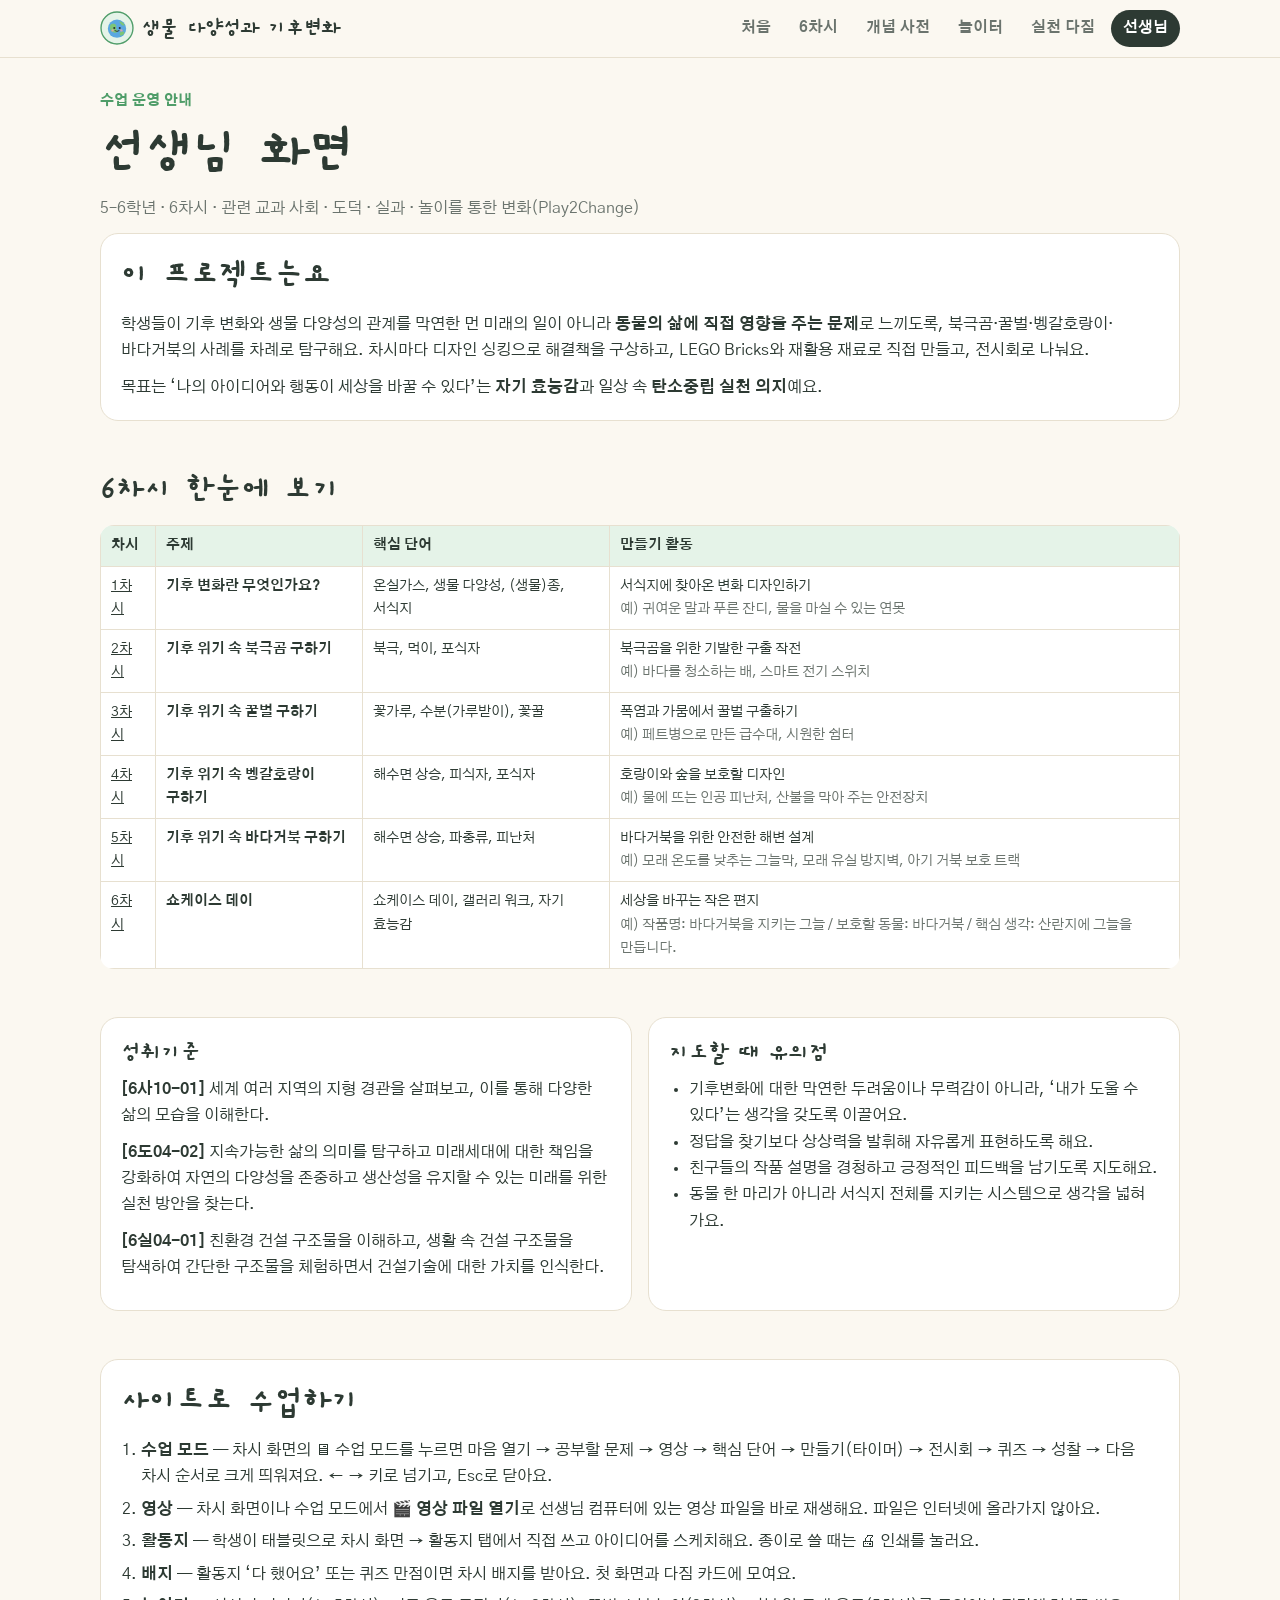
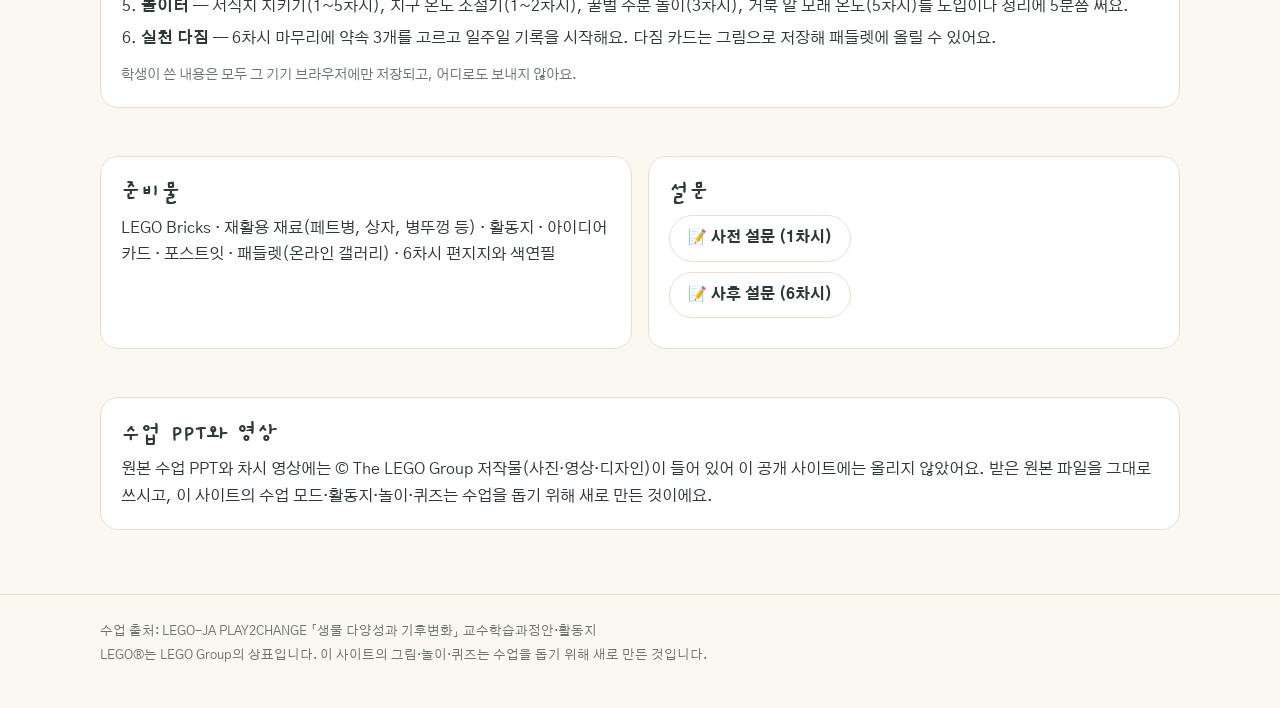
==== teacher.html @ c9867d19 "생물 다양성과 기후변화 수업 사이트 첫 공개 6차시 차시 화면(배우기·활동지·퀴즈·선생님·수업 모드), 개념 사전, 놀이터 4종, 실천 다짐, 선생님 안내  Co-Authored-" ====
<!doctype html>
<html lang="ko">
<head>
<meta charset="utf-8">
<meta name="viewport" content="width=device-width, initial-scale=1">
<title>선생님 · 생물 다양성과 기후변화</title>
<link rel="icon" href="data:image/svg+xml,<svg xmlns='http://www.w3.org/2000/svg' viewBox='0 0 100 100'><circle cx='50' cy='50' r='46' fill='%235aa7e0'/><path d='M28 42c6-6 14-5 17 0s-2 9 3 13-1 10-7 9-12-6-13-11z' fill='%237cc576'/></svg>">
<link rel="preconnect" href="https://fonts.googleapis.com"><link rel="preconnect" href="https://fonts.gstatic.com" crossorigin>
<link rel="stylesheet" href="https://fonts.googleapis.com/css2?family=Gaegu:wght@400;700&family=Gothic+A1:wght@400;500;700;800&display=swap">
<link rel="stylesheet" href="assets/css/style.css">
</head>
<body>
<main class="wrap" id="app"></main>
<script src="data/lessons.js"></script>
<script src="assets/js/common.js"></script>
<script>
(function () {
  var D = BC.data, esc = BC.esc;
  BC.header("teacher");
  var h = '<div style="margin:32px 0 12px"><p class="kicker">수업 운영 안내</p><h1>선생님 화면</h1>' +
    '<p class="mute">' + esc(D.grade) + " · 6차시 · 관련 교과 " + esc(D.subjects) + " · 놀이를 통한 변화(Play2Change)</p></div>";

  h += '<section class="card"><h2>이 프로젝트는요</h2>' +
    "<p>학생들이 기후 변화와 생물 다양성의 관계를 막연한 먼 미래의 일이 아니라 <b>동물의 삶에 직접 영향을 주는 문제</b>로 느끼도록, 북극곰·꿀벌·벵갈호랑이·바다거북의 사례를 차례로 탐구해요. 차시마다 디자인 싱킹으로 해결책을 구상하고, LEGO Bricks와 재활용 재료로 직접 만들고, 전시회로 나눠요.</p>" +
    "<p style=\"margin:0\">목표는 ‘나의 아이디어와 행동이 세상을 바꿀 수 있다’는 <b>자기 효능감</b>과 일상 속 <b>탄소중립 실천 의지</b>예요.</p></section>";

  h += '<section class="sec"><h2>6차시 한눈에 보기</h2><div class="tscroll"><table class="t"><tr><th>차시</th><th>주제</th><th>핵심 단어</th><th>만들기 활동</th></tr>' +
    D.lessons.map(function (l) {
      return '<tr><td><a href="lesson.html?l=' + l.no + '#teacher">' + l.no + "차시</a></td><td><b>" + esc(l.title) + "</b></td><td>" + l.terms.map(function (t) { return esc(t.w); }).join(", ") + "</td><td>" + esc(l.make.title) + '<br><span class="mute">예) ' + esc(l.make.ex) + "</span></td></tr>";
    }).join("") + "</table></div></section>";

  h += '<section class="sec grid g2">' +
    '<div class="card"><h3>성취기준</h3>' + D.standards.map(function (s) { return "<p><b>" + esc(s.code) + "</b> " + esc(s.text) + "</p>"; }).join("") + "</div>" +
    '<div class="card"><h3>지도할 때 유의점</h3><ul style="margin:0;padding-left:20px">' + D.cautions.map(function (c) { return "<li>" + esc(c) + "</li>"; }).join("") + "</ul></div></section>";

  h += '<section class="sec card"><h2>사이트로 수업하기</h2><ol style="margin:0;padding-left:20px;display:grid;gap:6px">' +
    "<li><b>수업 모드</b> — 차시 화면의 🖥 수업 모드를 누르면 마음 열기 → 공부할 문제 → 영상 → 핵심 단어 → 만들기(타이머) → 전시회 → 퀴즈 → 성찰 → 다음 차시 순서로 크게 띄워져요. ← → 키로 넘기고, Esc로 닫아요.</li>" +
    "<li><b>영상</b> — 차시 화면이나 수업 모드에서 <b>🎬 영상 파일 열기</b>로 선생님 컴퓨터에 있는 영상 파일을 바로 재생해요. 파일은 인터넷에 올라가지 않아요.</li>" +
    "<li><b>활동지</b> — 학생이 태블릿으로 차시 화면 → 활동지 탭에서 직접 쓰고 아이디어를 스케치해요. 종이로 쓸 때는 🖨 인쇄를 눌러요.</li>" +
    "<li><b>배지</b> — 활동지 ‘다 했어요’ 또는 퀴즈 만점이면 차시 배지를 받아요. 첫 화면과 다짐 카드에 모여요.</li>" +
    "<li><b>놀이터</b> — 서식지 지키기(1~5차시), 지구 온도 조절기(1~2차시), 꿀벌 수분 놀이(3차시), 거북 알 모래 온도(5차시)를 도입이나 정리에 5분쯤 써요.</li>" +
    "<li><b>실천 다짐</b> — 6차시 마무리에 약속 3개를 고르고 일주일 기록을 시작해요. 다짐 카드는 그림으로 저장해 패들렛에 올릴 수 있어요.</li>" +
    '</ol><p class="mute" style="margin:12px 0 0;font-size:14px">학생이 쓴 내용은 모두 그 기기 브라우저에만 저장되고, 어디로도 보내지 않아요.</p></section>';

  h += '<section class="sec grid g2">' +
    '<div class="card"><h3>준비물</h3><p>LEGO Bricks · 재활용 재료(페트병, 상자, 병뚜껑 등) · 활동지 · 아이디어 카드 · 포스트잇 · 패들렛(온라인 갤러리) · 6차시 편지지와 색연필</p></div>' +
    '<div class="card"><h3>설문</h3>' + D.surveys.map(function (s) { return '<p><a class="btn line" target="_blank" rel="noopener" href="' + esc(s.url) + '">📝 ' + esc(s.label) + "</a></p>"; }).join("") + "</div></section>";

  h += '<section class="sec card"><h3>수업 PPT와 영상</h3><p style="margin:0">원본 수업 PPT와 차시 영상에는 © The LEGO Group 저작물(사진·영상·디자인)이 들어 있어 이 공개 사이트에는 올리지 않았어요. 받은 원본 파일을 그대로 쓰시고, 이 사이트의 수업 모드·활동지·놀이·퀴즈는 수업을 돕기 위해 새로 만든 것이에요.</p></section>';
  document.getElementById("app").innerHTML = h;
})();
</script>
</body>
</html>
---- assets/css/style.css ----
:root {
  --bg: #fbf8f1;
  --paper: #fff;
  --ink: #2d3a33;
  --mute: #6b746e;
  --line: #e7e0d0;
  --green: #4f9d69;
  --green-soft: #e5f3e8;
  --c: #4f9d69;
  --soft: #e5f3e8;
  --r: 18px;
}
* { box-sizing: border-box; }
html { -webkit-text-size-adjust: 100%; }
body {
  margin: 0; background: var(--bg); color: var(--ink);
  font: 16px/1.65 "Gothic A1", "Apple SD Gothic Neo", "Malgun Gothic", sans-serif;
  word-break: keep-all; overflow-wrap: anywhere;
}
h1, h2, h3, .hand { font-family: "Gaegu", "Gothic A1", sans-serif; font-weight: 700; line-height: 1.25; }
h1 { font-size: clamp(34px, 6vw, 56px); margin: 0 0 8px; }
h2 { font-size: clamp(26px, 4vw, 34px); margin: 0 0 14px; }
h3 { font-size: 24px; margin: 0 0 8px; }
a { color: inherit; }
p { margin: 0 0 10px; }
.wrap { width: min(1080px, 100% - 32px); margin: 0 auto; }
.mute { color: var(--mute); }
button { font: inherit; cursor: pointer; }

/* 머리글 */
.top { position: sticky; top: 0; z-index: 20; background: rgba(251, 248, 241, .94); backdrop-filter: blur(6px); border-bottom: 1.5px solid var(--line); }
.top-in { display: flex; align-items: center; gap: 16px; padding: 10px 0; flex-wrap: wrap; }
.brand { display: flex; align-items: center; gap: 8px; text-decoration: none; font-family: "Gaegu", sans-serif; font-weight: 700; font-size: 22px; }
.nav { display: flex; flex-wrap: wrap; gap: 4px; margin-left: auto; }
.nav a { text-decoration: none; padding: 6px 12px; border-radius: 999px; font-weight: 700; font-size: 15px; color: var(--mute); }
.nav a:hover { background: #fff; color: var(--ink); }
.nav a[aria-current] { background: var(--ink); color: #fff; }
.foot { margin-top: 64px; padding: 24px 0 40px; border-top: 1.5px solid var(--line); color: var(--mute); font-size: 13px; }
.foot p { margin: 2px 0; }

/* 공통 조각 */
.card { background: var(--paper); border: 1.5px solid var(--line); border-radius: var(--r); padding: 20px; }
.btn { display: inline-flex; align-items: center; gap: 6px; border: 0; border-radius: 999px; padding: 10px 18px; font-weight: 800; background: var(--ink); color: #fff; text-decoration: none; font-size: 15px; }
.btn.soft { background: var(--soft); color: var(--ink); }
.btn.line { background: #fff; color: var(--ink); border: 1.5px solid var(--line); }
.btn.c { background: var(--c); }
.btn:disabled { opacity: .4; cursor: default; }
.chip { display: inline-block; padding: 3px 10px; border-radius: 999px; background: var(--soft); color: var(--ink); font-size: 13px; font-weight: 700; }
.kicker { font-weight: 800; color: var(--c); font-size: 14px; letter-spacing: .02em; margin-bottom: 4px; }
.sec { margin-top: 48px; }
.grid { display: grid; gap: 16px; }
.g2 { grid-template-columns: repeat(auto-fit, minmax(280px, 1fr)); }
.g3 { grid-template-columns: repeat(auto-fit, minmax(220px, 1fr)); }
.face.locked { filter: grayscale(1); opacity: .35; }
.toast { position: fixed; left: 50%; bottom: 24px; transform: translate(-50%, 30px); opacity: 0; transition: .3s; background: var(--ink); color: #fff; padding: 12px 20px; border-radius: 999px; font-weight: 700; z-index: 99; }
.toast.on { transform: translate(-50%, 0); opacity: 1; }

/* 첫 화면 */
.hero { padding: 40px 0 8px; display: grid; grid-template-columns: 1.2fr 1fr; gap: 28px; align-items: center; }
.hero .lead { font-size: 18px; color: var(--mute); }
.hero-faces { display: grid; grid-template-columns: repeat(3, 1fr); gap: 10px; justify-items: center; }
.hero-faces a { text-decoration: none; text-align: center; font-weight: 700; font-size: 14px; }
.hero-faces svg { width: 100%; max-width: 110px; height: auto; transition: transform .2s; }
.hero-faces a:hover svg { transform: translateY(-4px) rotate(-4deg); }
@media (max-width: 760px) { .hero { grid-template-columns: 1fr; } }

.lesson-card { display: flex; gap: 14px; align-items: flex-start; text-decoration: none; border-top: 6px solid var(--c); }
.lesson-card:hover { transform: translateY(-2px); box-shadow: 0 8px 20px rgba(45, 58, 51, .08); }
.lesson-card { transition: .2s; }
.lesson-card .no { font-size: 13px; font-weight: 800; color: var(--c); }
.lesson-card h3 { font-size: 23px; margin: 2px 0 6px; }
.lesson-card p { font-size: 14px; color: var(--mute); margin: 0; }

.flow { display: grid; grid-template-columns: repeat(auto-fit, minmax(190px, 1fr)); gap: 12px; counter-reset: f; }
.flow div { background: #fff; border: 1.5px dashed var(--line); border-radius: var(--r); padding: 14px 16px; }
.flow b { display: block; font-family: "Gaegu", sans-serif; font-size: 22px; }

/* 배지 줄 */
.badges { display: flex; flex-wrap: wrap; gap: 14px; }
.badges .b { text-align: center; font-size: 13px; font-weight: 700; width: 86px; }
.badges .b svg { display: block; margin: 0 auto 4px; }

/* 차시 화면 */
.lesson-pick { display: flex; flex-wrap: wrap; gap: 8px; margin: 22px 0 6px; }
.lesson-pick a { display: flex; align-items: center; gap: 6px; text-decoration: none; padding: 4px 12px 4px 4px; border-radius: 999px; background: #fff; border: 1.5px solid var(--line); font-weight: 700; font-size: 14px; }
.lesson-pick a[aria-current] { border-color: var(--c); background: var(--soft); }
.lhead { display: grid; grid-template-columns: auto 1fr; gap: 20px; align-items: center; margin: 18px 0 8px; }
.lhead .goal { font-size: 18px; background: #fff; border-left: 6px solid var(--c); padding: 10px 14px; border-radius: 0 12px 12px 0; margin-top: 8px; }
@media (max-width: 600px) { .lhead { grid-template-columns: 1fr; } .lhead svg { width: 72px; height: 72px; } }

.tabs { display: flex; gap: 6px; flex-wrap: wrap; margin: 22px 0 18px; border-bottom: 1.5px solid var(--line); }
.tabs button { border: 0; background: none; padding: 10px 14px; font-weight: 800; color: var(--mute); border-bottom: 4px solid transparent; margin-bottom: -1.5px; }
.tabs button[aria-selected="true"] { color: var(--ink); border-color: var(--c); }

.step { display: grid; grid-template-columns: 54px 1fr; gap: 14px; padding: 18px 0; border-bottom: 1.5px dashed var(--line); }
.step:last-child { border: 0; }
.step .n { width: 54px; height: 54px; border-radius: 50%; background: var(--soft); color: var(--c); display: grid; place-items: center; font-family: "Gaegu", sans-serif; font-weight: 700; font-size: 18px; text-align: center; line-height: 1.05; }
.step h3 { font-size: 24px; }

.qs { list-style: none; padding: 0; margin: 0; display: grid; gap: 10px; }
.qs li { background: #fff; border: 1.5px solid var(--line); border-radius: 14px; padding: 12px 14px 12px 44px; position: relative; font-weight: 700; }
.qs li::before { content: "?"; position: absolute; left: 12px; top: 10px; width: 24px; height: 24px; border-radius: 50%; background: var(--c); color: #fff; text-align: center; line-height: 24px; font-size: 14px; }

.terms { display: grid; gap: 12px; grid-template-columns: repeat(auto-fit, minmax(230px, 1fr)); }
.term { background: #fff; border: 1.5px solid var(--line); border-radius: var(--r); padding: 16px; perspective: 600px; cursor: pointer; min-height: 130px; position: relative; }
.term b { font-family: "Gaegu", sans-serif; font-size: 26px; display: block; color: var(--c); }
.term .d { font-size: 15px; }
.term.hide .d { filter: blur(6px); user-select: none; }
.term.hide::after { content: "눌러서 뜻 보기"; position: absolute; right: 12px; bottom: 10px; font-size: 12px; font-weight: 700; color: var(--mute); }

.chain { display: flex; flex-wrap: wrap; align-items: stretch; gap: 8px; }
.chain div { flex: 1 1 150px; background: var(--soft); border-radius: 14px; padding: 14px; font-weight: 700; position: relative; }
.chain div:not(:last-child)::after { content: "→"; position: absolute; right: -14px; top: 50%; transform: translateY(-50%); color: var(--c); font-weight: 800; font-size: 20px; z-index: 1; }
.split2 { display: grid; grid-template-columns: 1fr 1fr; gap: 12px; }
.split2 > div { background: var(--soft); border-radius: 14px; padding: 14px 16px; }
@media (max-width: 600px) { .split2 { grid-template-columns: 1fr; } }

/* 영상 자리 */
.video { background: #20302a; border-radius: var(--r); color: #e9efe9; padding: 18px; }
.video video { width: 100%; border-radius: 12px; background: #000; display: block; margin-top: 12px; max-height: 70vh; }
.video label { display: inline-flex; }
.video input[type=file] { display: none; }

/* 활동지 */
.sheet-sec { margin-bottom: 18px; }
.sheet-sec > h3 { display: flex; align-items: center; gap: 8px; }
.sheet-sec > h3 .chip { font-family: "Gothic A1", sans-serif; }
.field { display: block; margin: 10px 0 14px; }
.field span { display: block; font-weight: 700; margin-bottom: 6px; }
.field textarea, .field input[type=text] { width: 100%; font: inherit; border: 1.5px solid var(--line); border-radius: 12px; padding: 10px 12px; background: #fffdf8; min-height: 46px; }
.field textarea { min-height: 84px; resize: vertical; }
.field textarea:focus, .field input:focus { outline: 3px solid var(--soft); border-color: var(--c); }
.who { display: grid; grid-template-columns: repeat(3, minmax(0, 120px)) 1fr; gap: 8px; margin-bottom: 14px; }
.who input { font: inherit; border: 1.5px solid var(--line); border-radius: 10px; padding: 8px 10px; width: 100%; }
@media (max-width: 600px) { .who { grid-template-columns: 1fr 1fr 1fr; } .who input:last-child { grid-column: 1 / -1; } }
.draw { border: 1.5px solid var(--line); border-radius: 14px; background: #fffdf8; overflow: hidden; }
.draw canvas { display: block; width: 100%; height: 340px; touch-action: none; cursor: crosshair; }
.draw .tools { display: flex; flex-wrap: wrap; gap: 6px; padding: 8px; border-top: 1.5px solid var(--line); background: #fff; align-items: center; }
.draw .tools button { border: 2px solid transparent; border-radius: 999px; width: 28px; height: 28px; padding: 0; }
.draw .tools button.on { border-color: var(--ink); }
.draw .tools .txt { width: auto; padding: 0 10px; background: #fff; border: 1.5px solid var(--line); font-size: 13px; font-weight: 700; }
.picks { display: flex; flex-wrap: wrap; gap: 8px; }
.picks label { display: inline-flex; align-items: center; gap: 6px; border: 1.5px solid var(--line); background: #fff; border-radius: 999px; padding: 6px 12px; font-weight: 700; cursor: pointer; }
.picks input { accent-color: var(--c); }
.sheet-actions { display: flex; flex-wrap: wrap; gap: 8px; position: sticky; bottom: 12px; background: rgba(251, 248, 241, .95); padding: 10px; border-radius: 999px; border: 1.5px solid var(--line); width: fit-content; }

/* 퀴즈 */
.quiz .q { margin-bottom: 18px; }
.quiz .q p { font-weight: 800; font-size: 18px; }
.quiz .opts { display: grid; gap: 8px; }
.quiz .opts button { text-align: left; background: #fff; border: 1.5px solid var(--line); border-radius: 12px; padding: 10px 14px; font-weight: 700; }
.quiz .opts button:hover:not(:disabled) { border-color: var(--c); }
.quiz .opts button.ok { background: #e3f4e6; border-color: #4f9d69; }
.quiz .opts button.no { background: #fde7e7; border-color: #d66; }
.quiz .why { margin-top: 8px; font-size: 15px; background: var(--soft); border-radius: 12px; padding: 10px 14px; }

/* 선생님 표 */
table.t { width: 100%; border-collapse: collapse; background: #fff; border-radius: 14px; overflow: hidden; font-size: 14px; }
table.t th, table.t td { border: 1px solid var(--line); padding: 8px 10px; vertical-align: top; text-align: left; }
table.t th { background: var(--soft); white-space: nowrap; }
.tscroll { overflow-x: auto; }

/* 수업 모드 */
.present { position: fixed; inset: 0; z-index: 50; background: var(--bg); display: flex; flex-direction: column; }
.present .stage { flex: 1; display: grid; place-items: center; padding: 3vh 5vw; overflow: auto; }
.present .slide { width: min(1200px, 100%); }
.present .slide h1 { font-size: clamp(40px, 7vw, 88px); }
.present .slide h2 { font-size: clamp(32px, 5vw, 60px); }
.present .slide .big { font-size: clamp(22px, 3vw, 36px); font-weight: 700; }
.present .slide .qs li { font-size: clamp(20px, 2.6vw, 32px); padding-left: 60px; }
.present .slide .qs li::before { width: 34px; height: 34px; line-height: 34px; top: 14px; font-size: 20px; }
.present .slide .term b { font-size: clamp(28px, 3vw, 40px); }
.present .slide .term .d { font-size: clamp(16px, 1.6vw, 22px); }
.present .slide .chain div, .present .slide .split2 > div { font-size: clamp(16px, 1.8vw, 24px); }
.present .bar { display: flex; gap: 8px; align-items: center; padding: 10px 16px; border-top: 1.5px solid var(--line); background: #fff; }
.present .bar .pg { margin: 0 auto; font-weight: 700; color: var(--mute); }
.timer { font-family: "Gaegu", sans-serif; font-size: clamp(60px, 12vw, 160px); font-weight: 700; color: var(--c); text-align: center; line-height: 1; }

@media print {
  .top, .foot, .tabs, .sheet-actions, .lesson-pick, .noprint { display: none !important; }
  body { background: #fff; }
  .card { border-color: #ccc; break-inside: avoid; }
}
.lesson-card svg, .lhead svg, .lesson-pick svg, .brand svg { flex-shrink: 0; }
@media (max-width: 600px) {
  .sheet-actions { position: static; border-radius: 18px; width: 100%; }
  .present .bar { gap: 6px; padding: 8px; }
  .present .bar .btn { padding: 8px 12px; font-size: 14px; }
  .present .bar [data-full] { display: none; }
  .present .bar .pg { font-size: 13px; white-space: nowrap; }
}
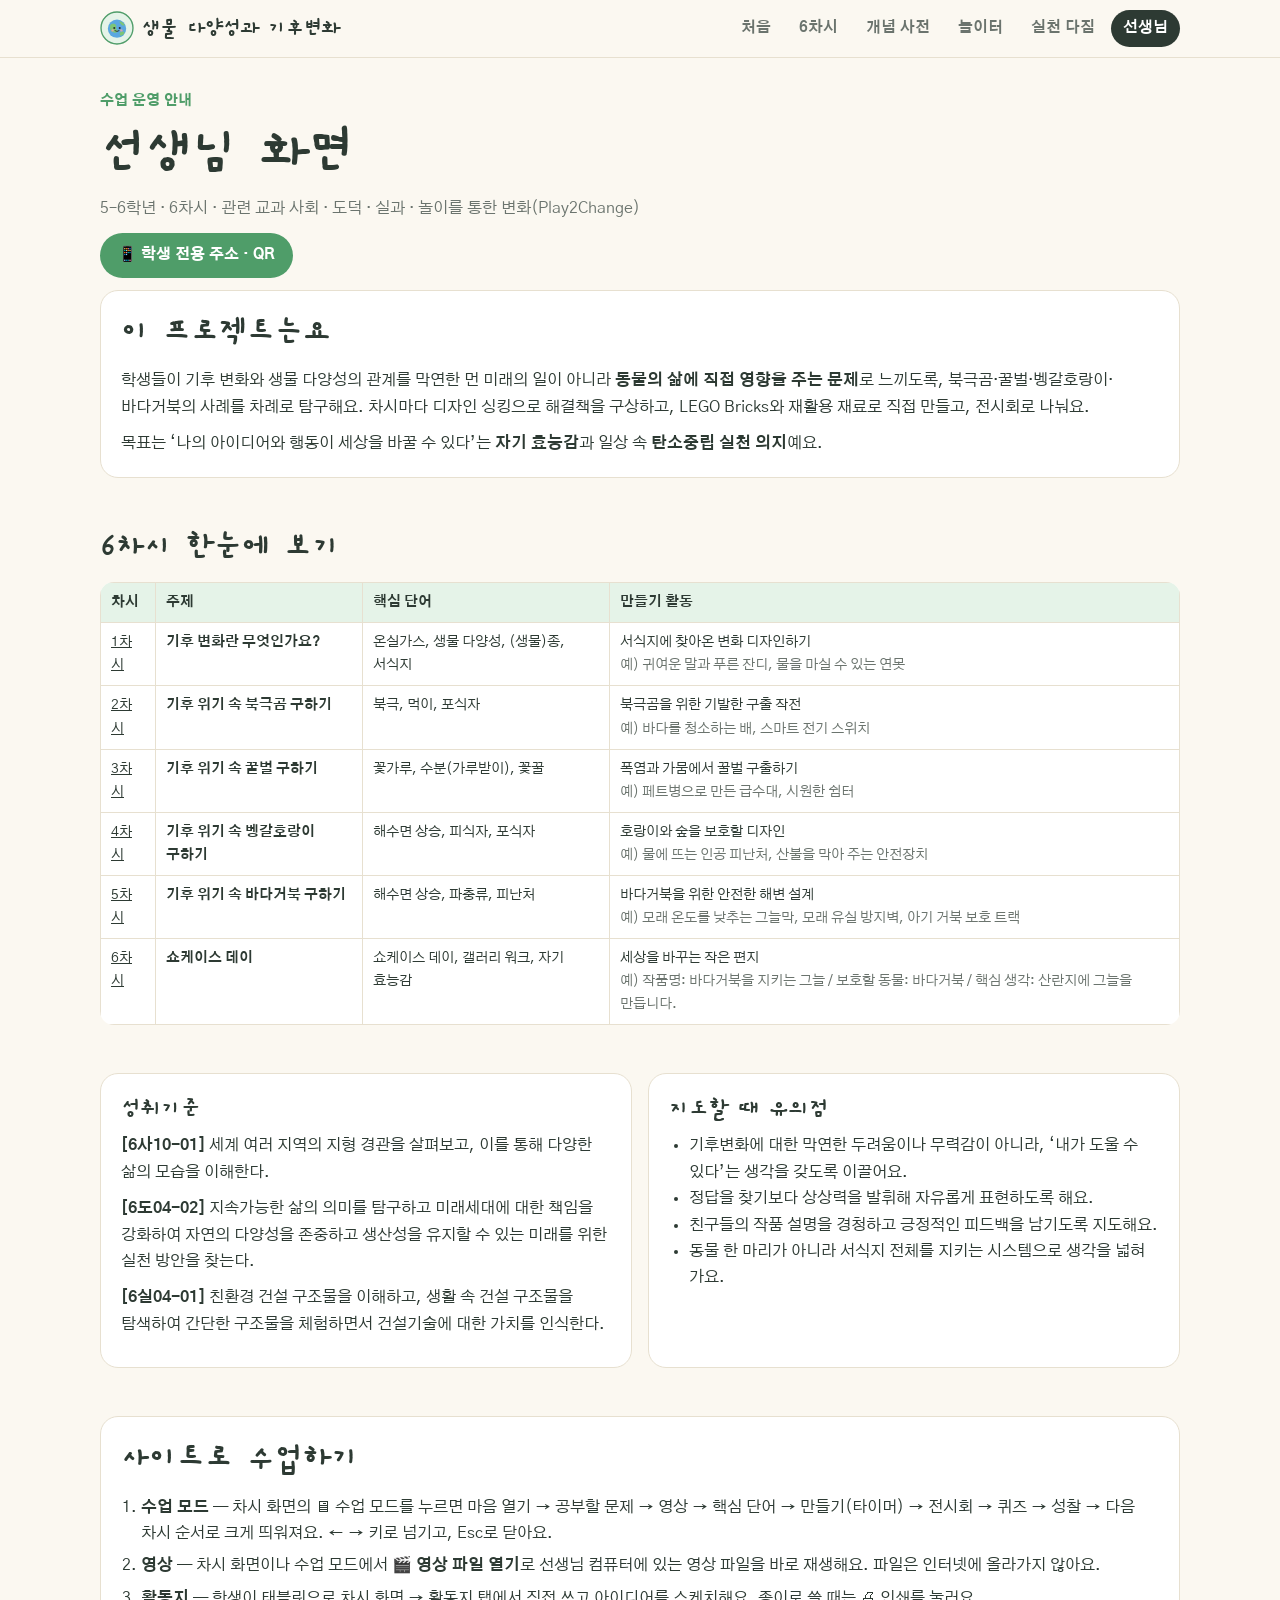
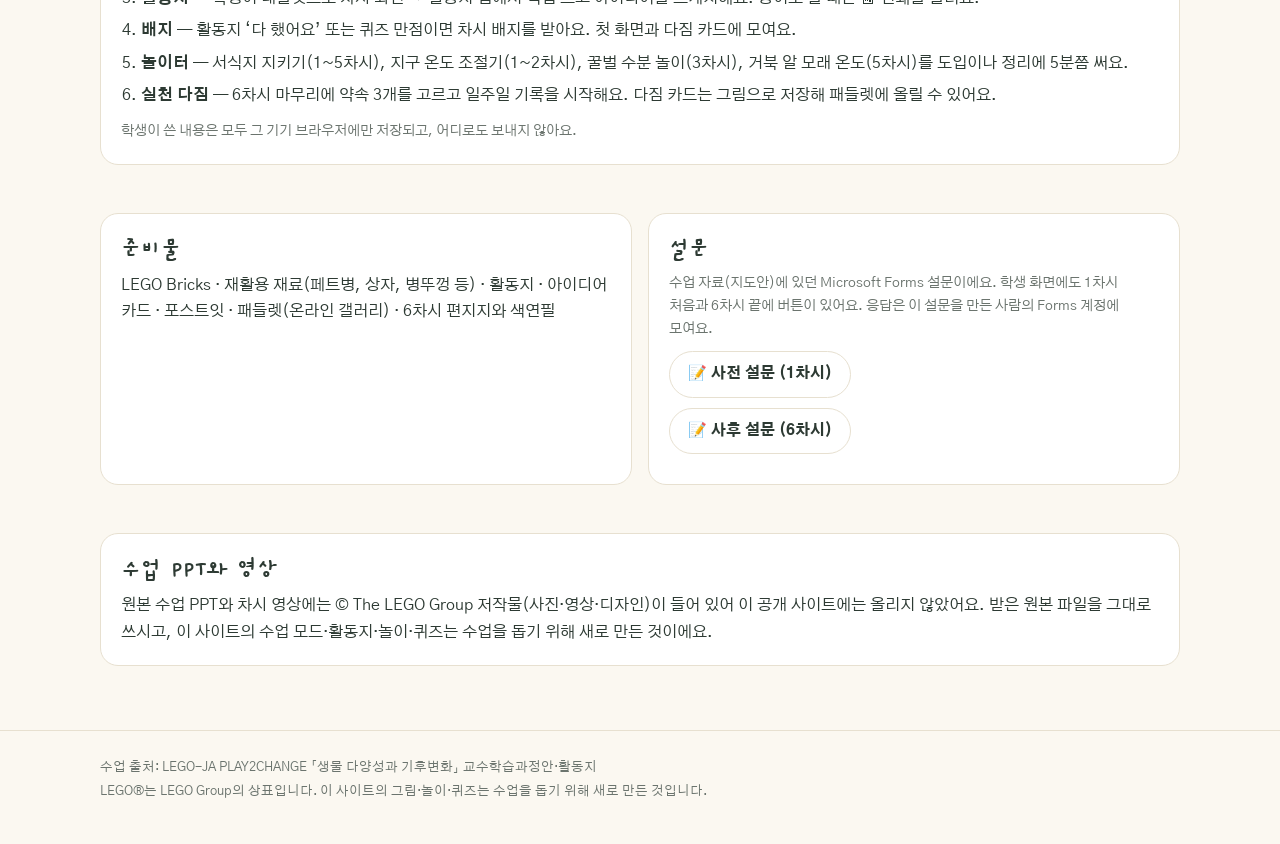
==== commit 0bef465d: "학생 전용 주소(s.html)·학생 접속 QR·학생 화면 설문 버튼 추가 Co-Authored-By: Claude Opus 5.5 <noreply@anthropic.com> Cla" ====
--- a/teacher.html
+++ b/teacher.html
@@ -16,9 +16,11 @@
 <script>
 (function () {
   var D = BC.data, esc = BC.esc;
+  if (BC.student) { location.replace("./"); return; }
   BC.header("teacher");
   var h = '<div style="margin:32px 0 12px"><p class="kicker">수업 운영 안내</p><h1>선생님 화면</h1>' +
-    '<p class="mute">' + esc(D.grade) + " · 6차시 · 관련 교과 " + esc(D.subjects) + " · 놀이를 통한 변화(Play2Change)</p></div>";
+    '<p class="mute">' + esc(D.grade) + " · 6차시 · 관련 교과 " + esc(D.subjects) + " · 놀이를 통한 변화(Play2Change)</p>" +
+    '<p style="margin-top:12px"><a class="btn c" href="qr.html">📱 학생 전용 주소 · QR</a></p></div>';
 
   h += '<section class="card"><h2>이 프로젝트는요</h2>' +
     "<p>학생들이 기후 변화와 생물 다양성의 관계를 막연한 먼 미래의 일이 아니라 <b>동물의 삶에 직접 영향을 주는 문제</b>로 느끼도록, 북극곰·꿀벌·벵갈호랑이·바다거북의 사례를 차례로 탐구해요. 차시마다 디자인 싱킹으로 해결책을 구상하고, LEGO Bricks와 재활용 재료로 직접 만들고, 전시회로 나눠요.</p>" +
@@ -44,7 +46,7 @@
 
   h += '<section class="sec grid g2">' +
     '<div class="card"><h3>준비물</h3><p>LEGO Bricks · 재활용 재료(페트병, 상자, 병뚜껑 등) · 활동지 · 아이디어 카드 · 포스트잇 · 패들렛(온라인 갤러리) · 6차시 편지지와 색연필</p></div>' +
-    '<div class="card"><h3>설문</h3>' + D.surveys.map(function (s) { return '<p><a class="btn line" target="_blank" rel="noopener" href="' + esc(s.url) + '">📝 ' + esc(s.label) + "</a></p>"; }).join("") + "</div></section>";
+    '<div class="card"><h3>설문</h3><p class="mute" style="font-size:14px">수업 자료(지도안)에 있던 Microsoft Forms 설문이에요. 학생 화면에도 1차시 처음과 6차시 끝에 버튼이 있어요. 응답은 이 설문을 만든 사람의 Forms 계정에 모여요.</p>' + D.surveys.map(function (s) { return '<p><a class="btn line" target="_blank" rel="noopener" href="' + esc(s.url) + '">📝 ' + esc(s.label) + "</a></p>"; }).join("") + "</div></section>";
 
   h += '<section class="sec card"><h3>수업 PPT와 영상</h3><p style="margin:0">원본 수업 PPT와 차시 영상에는 © The LEGO Group 저작물(사진·영상·디자인)이 들어 있어 이 공개 사이트에는 올리지 않았어요. 받은 원본 파일을 그대로 쓰시고, 이 사이트의 수업 모드·활동지·놀이·퀴즈는 수업을 돕기 위해 새로 만든 것이에요.</p></section>';
   document.getElementById("app").innerHTML = h;
--- a/assets/css/style.css
+++ b/assets/css/style.css
@@ -189,3 +189,6 @@
   .present .bar [data-full] { display: none; }
   .present .bar .pg { font-size: 13px; white-space: nowrap; }
 }
+
+/* 학생 모드에서 숨김 */
+.student .t-only { display: none !important; }
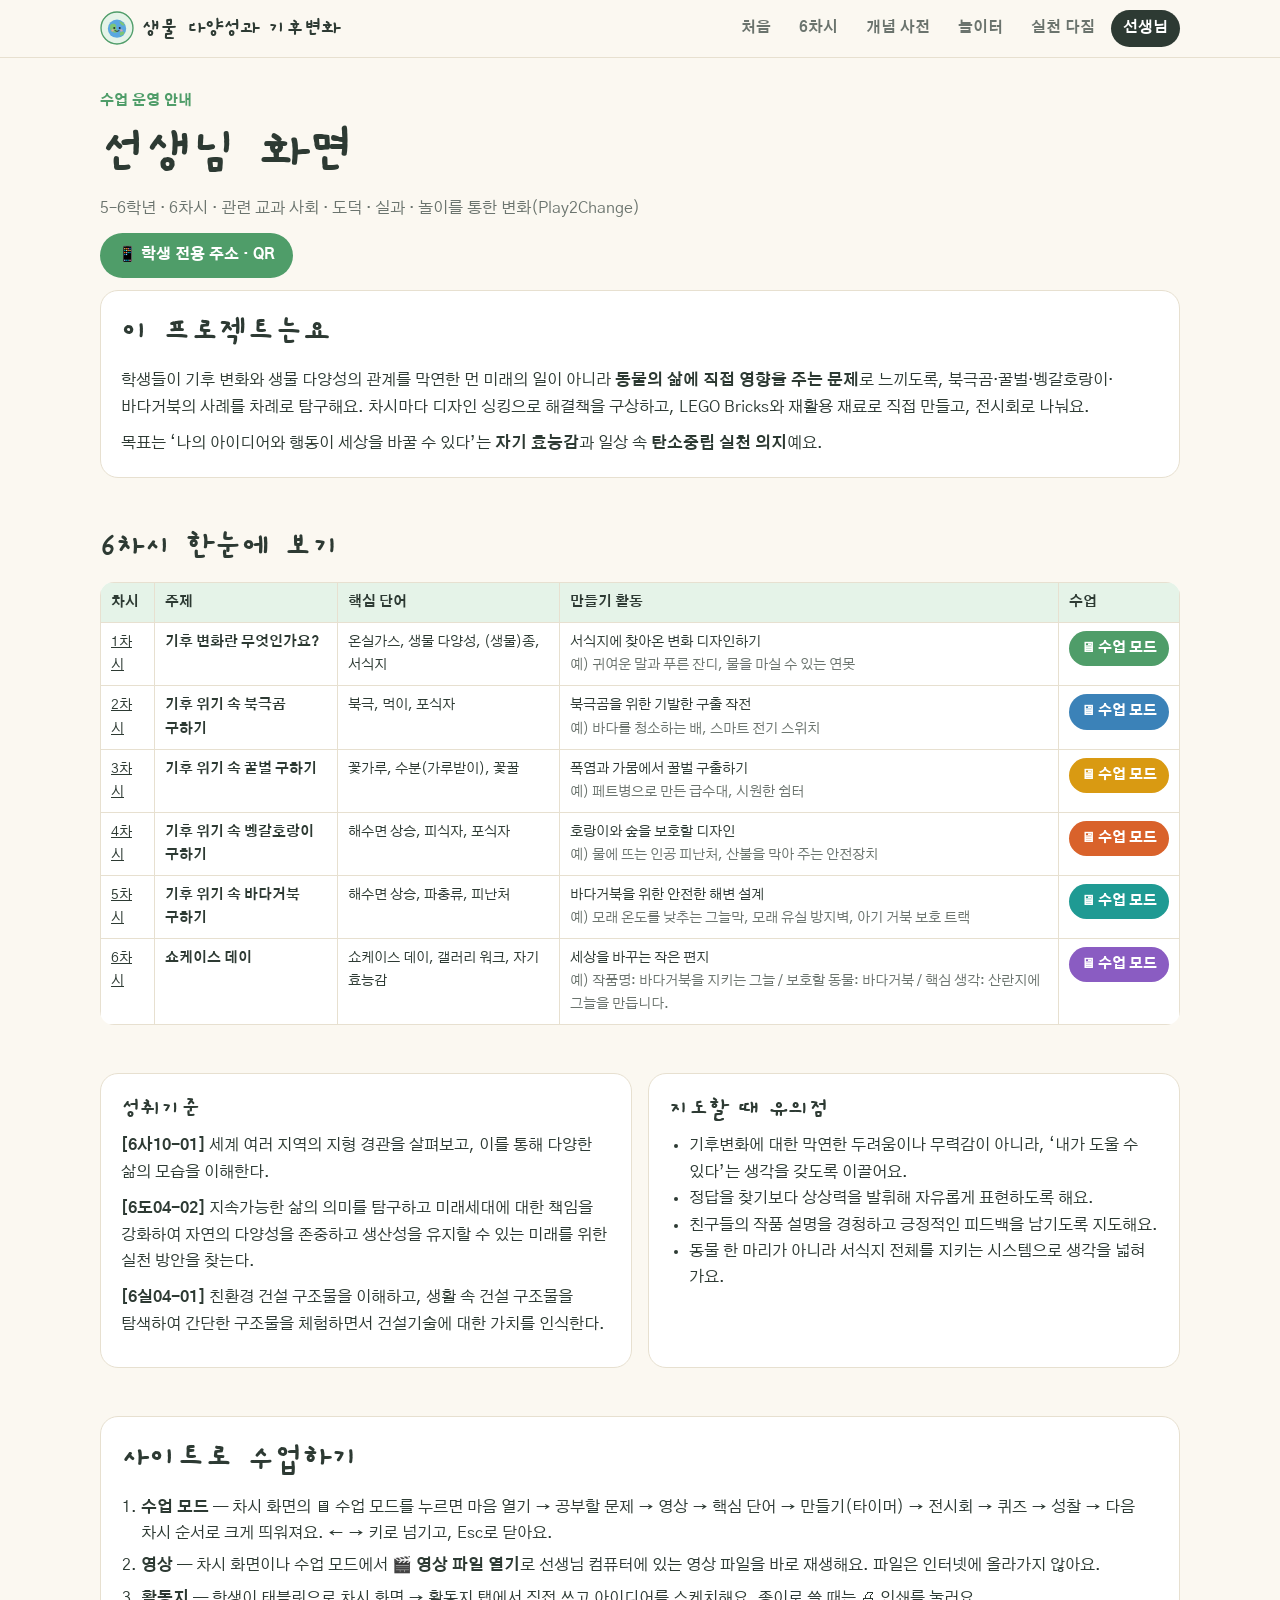
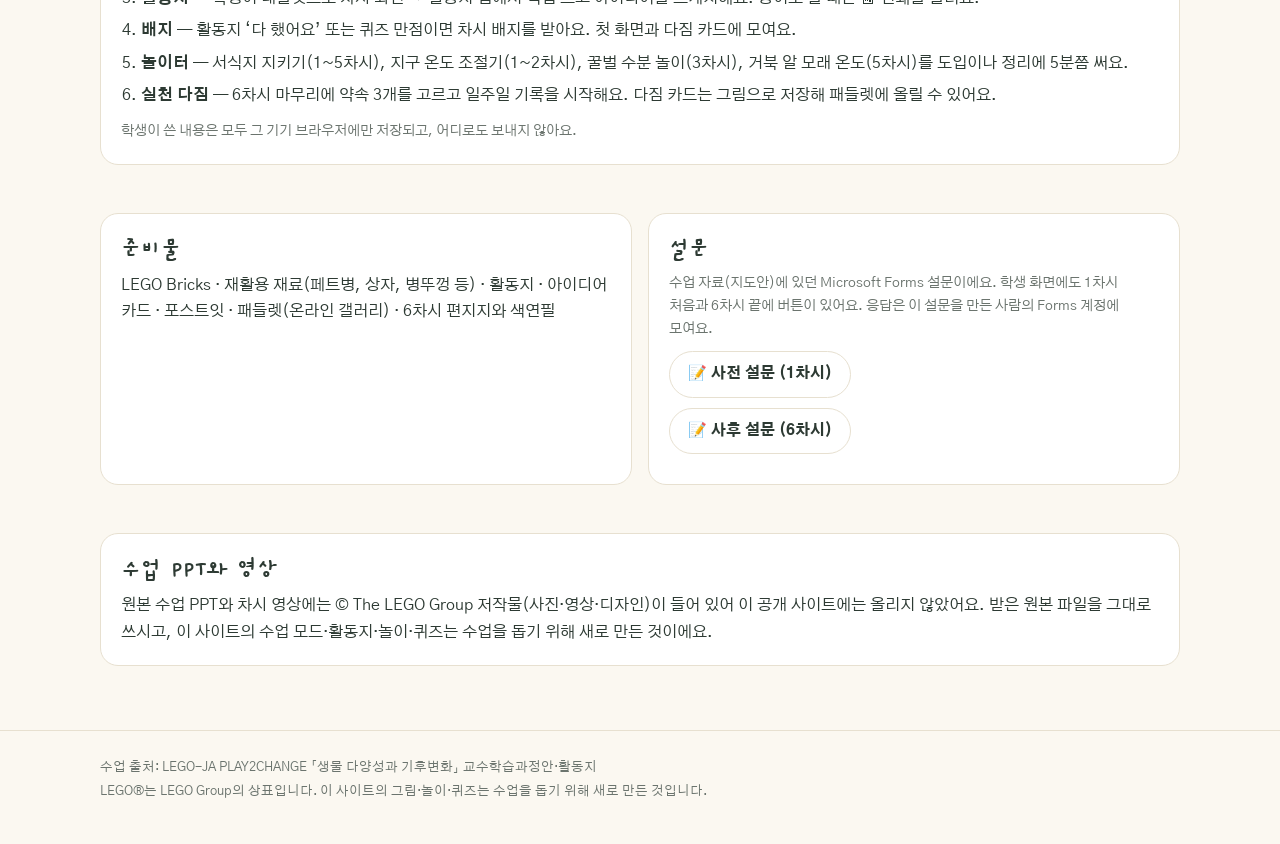
==== commit bbb67130: "선생님 화면에 차시별 수업 모드 버튼 추가 (선생님 탭·선생님 페이지) Co-Authored-By: Claude Opus 5.5 <noreply@anthropic.com> Clau" ====
--- a/teacher.html
+++ b/teacher.html
@@ -26,9 +26,9 @@
     "<p>학생들이 기후 변화와 생물 다양성의 관계를 막연한 먼 미래의 일이 아니라 <b>동물의 삶에 직접 영향을 주는 문제</b>로 느끼도록, 북극곰·꿀벌·벵갈호랑이·바다거북의 사례를 차례로 탐구해요. 차시마다 디자인 싱킹으로 해결책을 구상하고, LEGO Bricks와 재활용 재료로 직접 만들고, 전시회로 나눠요.</p>" +
     "<p style=\"margin:0\">목표는 ‘나의 아이디어와 행동이 세상을 바꿀 수 있다’는 <b>자기 효능감</b>과 일상 속 <b>탄소중립 실천 의지</b>예요.</p></section>";
 
-  h += '<section class="sec"><h2>6차시 한눈에 보기</h2><div class="tscroll"><table class="t"><tr><th>차시</th><th>주제</th><th>핵심 단어</th><th>만들기 활동</th></tr>' +
+  h += '<section class="sec"><h2>6차시 한눈에 보기</h2><div class="tscroll"><table class="t"><tr><th>차시</th><th>주제</th><th>핵심 단어</th><th>만들기 활동</th><th>수업</th></tr>' +
     D.lessons.map(function (l) {
-      return '<tr><td><a href="lesson.html?l=' + l.no + '#teacher">' + l.no + "차시</a></td><td><b>" + esc(l.title) + "</b></td><td>" + l.terms.map(function (t) { return esc(t.w); }).join(", ") + "</td><td>" + esc(l.make.title) + '<br><span class="mute">예) ' + esc(l.make.ex) + "</span></td></tr>";
+      return '<tr><td><a href="lesson.html?l=' + l.no + '#teacher">' + l.no + "차시</a></td><td><b>" + esc(l.title) + "</b></td><td>" + l.terms.map(function (t) { return esc(t.w); }).join(", ") + "</td><td>" + esc(l.make.title) + '<br><span class="mute">예) ' + esc(l.make.ex) + '</span></td><td style="white-space:nowrap"><a class="btn c" style="padding:6px 12px;font-size:14px;--c:' + l.color + '" href="lesson.html?l=' + l.no + '&present=1">🖥 수업 모드</a></td></tr>';
     }).join("") + "</table></div></section>";
 
   h += '<section class="sec grid g2">' +
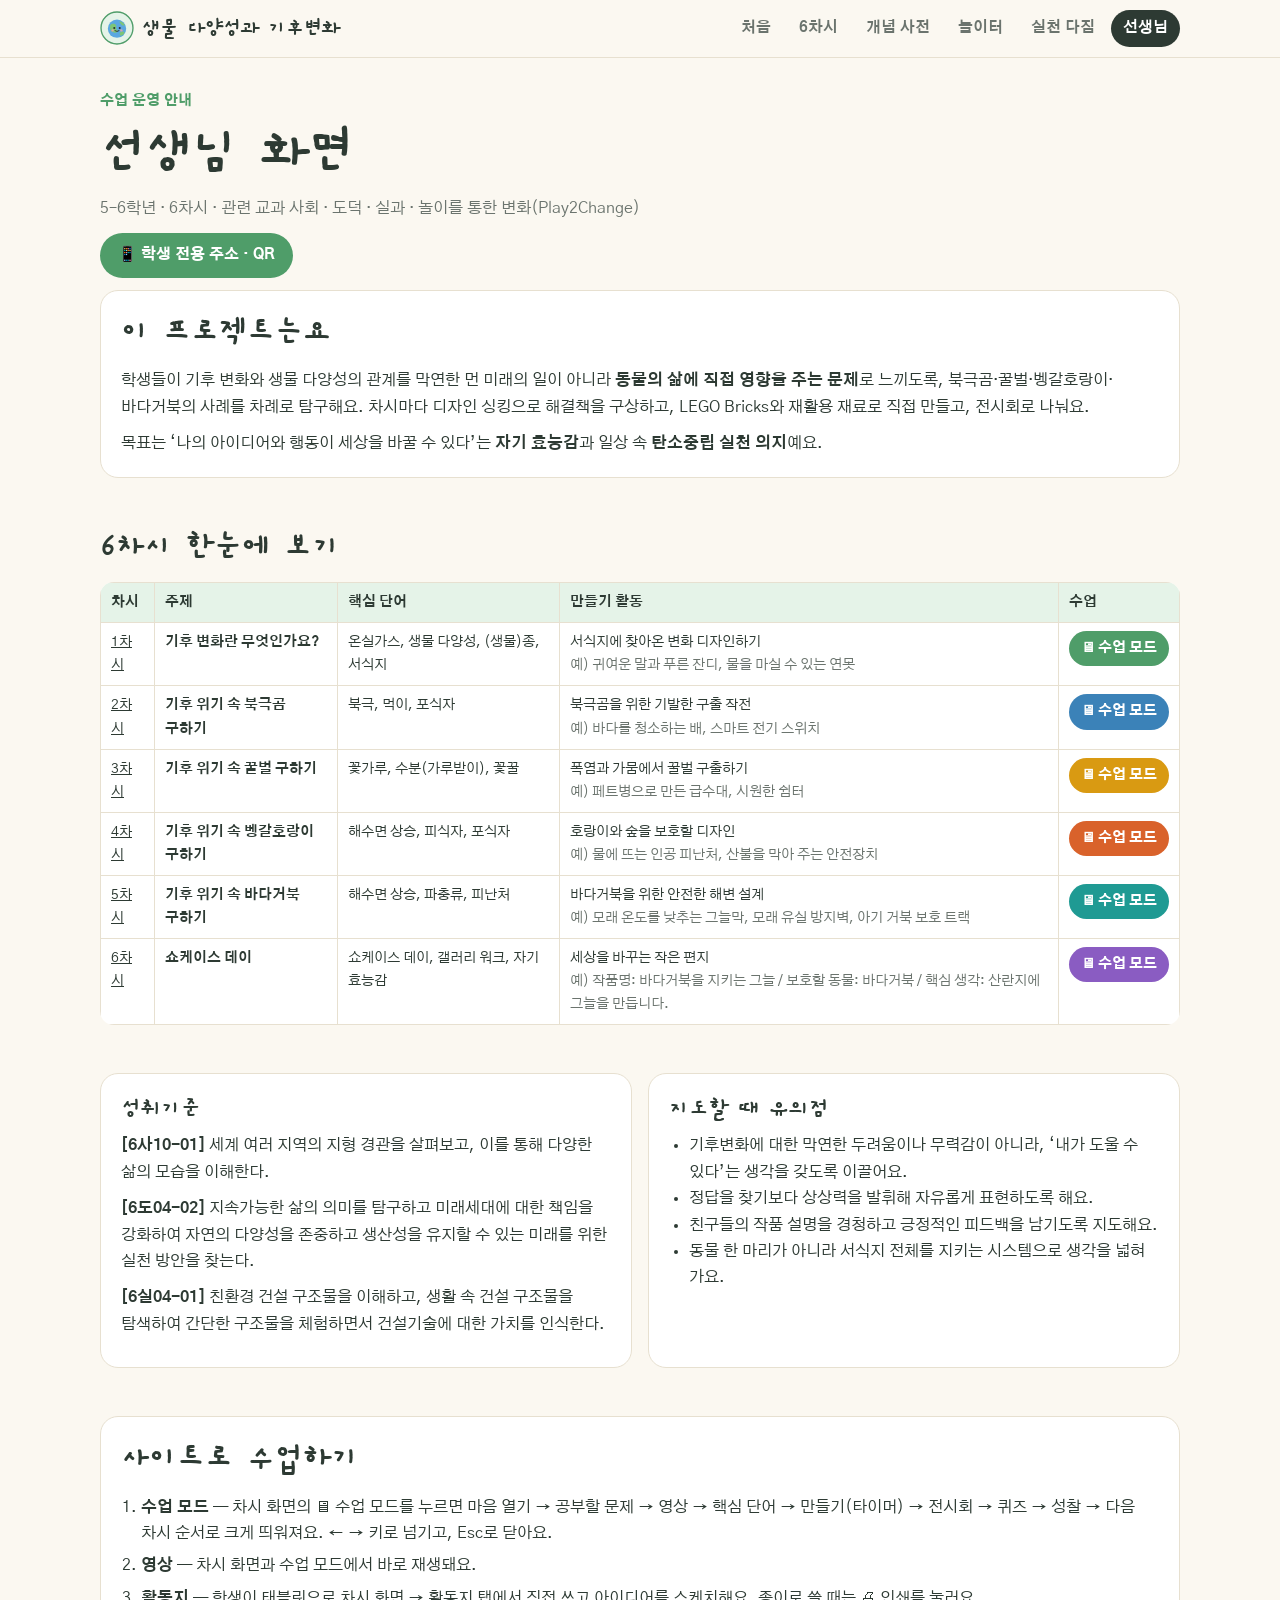
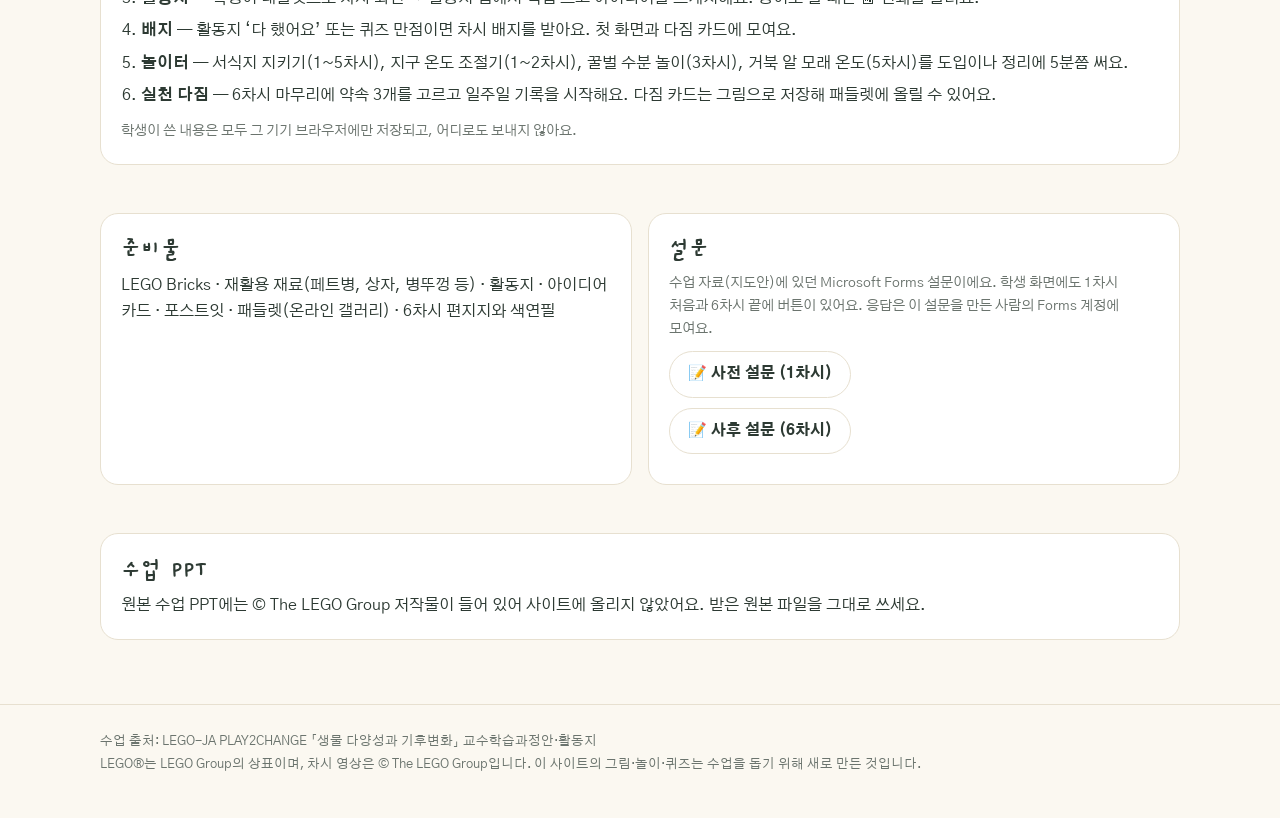
==== commit b4bf8de8: "1~5차시 영상 탑재 (720p, 차시 화면·수업 모드에서 바로 재생) Co-Authored-By: Claude Opus 5.5 <noreply@anthropic.com> Clau" ====
--- a/teacher.html
+++ b/teacher.html
@@ -37,7 +37,7 @@
 
   h += '<section class="sec card"><h2>사이트로 수업하기</h2><ol style="margin:0;padding-left:20px;display:grid;gap:6px">' +
     "<li><b>수업 모드</b> — 차시 화면의 🖥 수업 모드를 누르면 마음 열기 → 공부할 문제 → 영상 → 핵심 단어 → 만들기(타이머) → 전시회 → 퀴즈 → 성찰 → 다음 차시 순서로 크게 띄워져요. ← → 키로 넘기고, Esc로 닫아요.</li>" +
-    "<li><b>영상</b> — 차시 화면이나 수업 모드에서 <b>🎬 영상 파일 열기</b>로 선생님 컴퓨터에 있는 영상 파일을 바로 재생해요. 파일은 인터넷에 올라가지 않아요.</li>" +
+    "<li><b>영상</b> — 차시 화면과 수업 모드에서 바로 재생돼요.</li>" +
     "<li><b>활동지</b> — 학생이 태블릿으로 차시 화면 → 활동지 탭에서 직접 쓰고 아이디어를 스케치해요. 종이로 쓸 때는 🖨 인쇄를 눌러요.</li>" +
     "<li><b>배지</b> — 활동지 ‘다 했어요’ 또는 퀴즈 만점이면 차시 배지를 받아요. 첫 화면과 다짐 카드에 모여요.</li>" +
     "<li><b>놀이터</b> — 서식지 지키기(1~5차시), 지구 온도 조절기(1~2차시), 꿀벌 수분 놀이(3차시), 거북 알 모래 온도(5차시)를 도입이나 정리에 5분쯤 써요.</li>" +
@@ -48,7 +48,7 @@
     '<div class="card"><h3>준비물</h3><p>LEGO Bricks · 재활용 재료(페트병, 상자, 병뚜껑 등) · 활동지 · 아이디어 카드 · 포스트잇 · 패들렛(온라인 갤러리) · 6차시 편지지와 색연필</p></div>' +
     '<div class="card"><h3>설문</h3><p class="mute" style="font-size:14px">수업 자료(지도안)에 있던 Microsoft Forms 설문이에요. 학생 화면에도 1차시 처음과 6차시 끝에 버튼이 있어요. 응답은 이 설문을 만든 사람의 Forms 계정에 모여요.</p>' + D.surveys.map(function (s) { return '<p><a class="btn line" target="_blank" rel="noopener" href="' + esc(s.url) + '">📝 ' + esc(s.label) + "</a></p>"; }).join("") + "</div></section>";
 
-  h += '<section class="sec card"><h3>수업 PPT와 영상</h3><p style="margin:0">원본 수업 PPT와 차시 영상에는 © The LEGO Group 저작물(사진·영상·디자인)이 들어 있어 이 공개 사이트에는 올리지 않았어요. 받은 원본 파일을 그대로 쓰시고, 이 사이트의 수업 모드·활동지·놀이·퀴즈는 수업을 돕기 위해 새로 만든 것이에요.</p></section>';
+  h += '<section class="sec card"><h3>수업 PPT</h3><p style="margin:0">원본 수업 PPT에는 © The LEGO Group 저작물이 들어 있어 사이트에 올리지 않았어요. 받은 원본 파일을 그대로 쓰세요.</p></section>';
   document.getElementById("app").innerHTML = h;
 })();
 </script>
